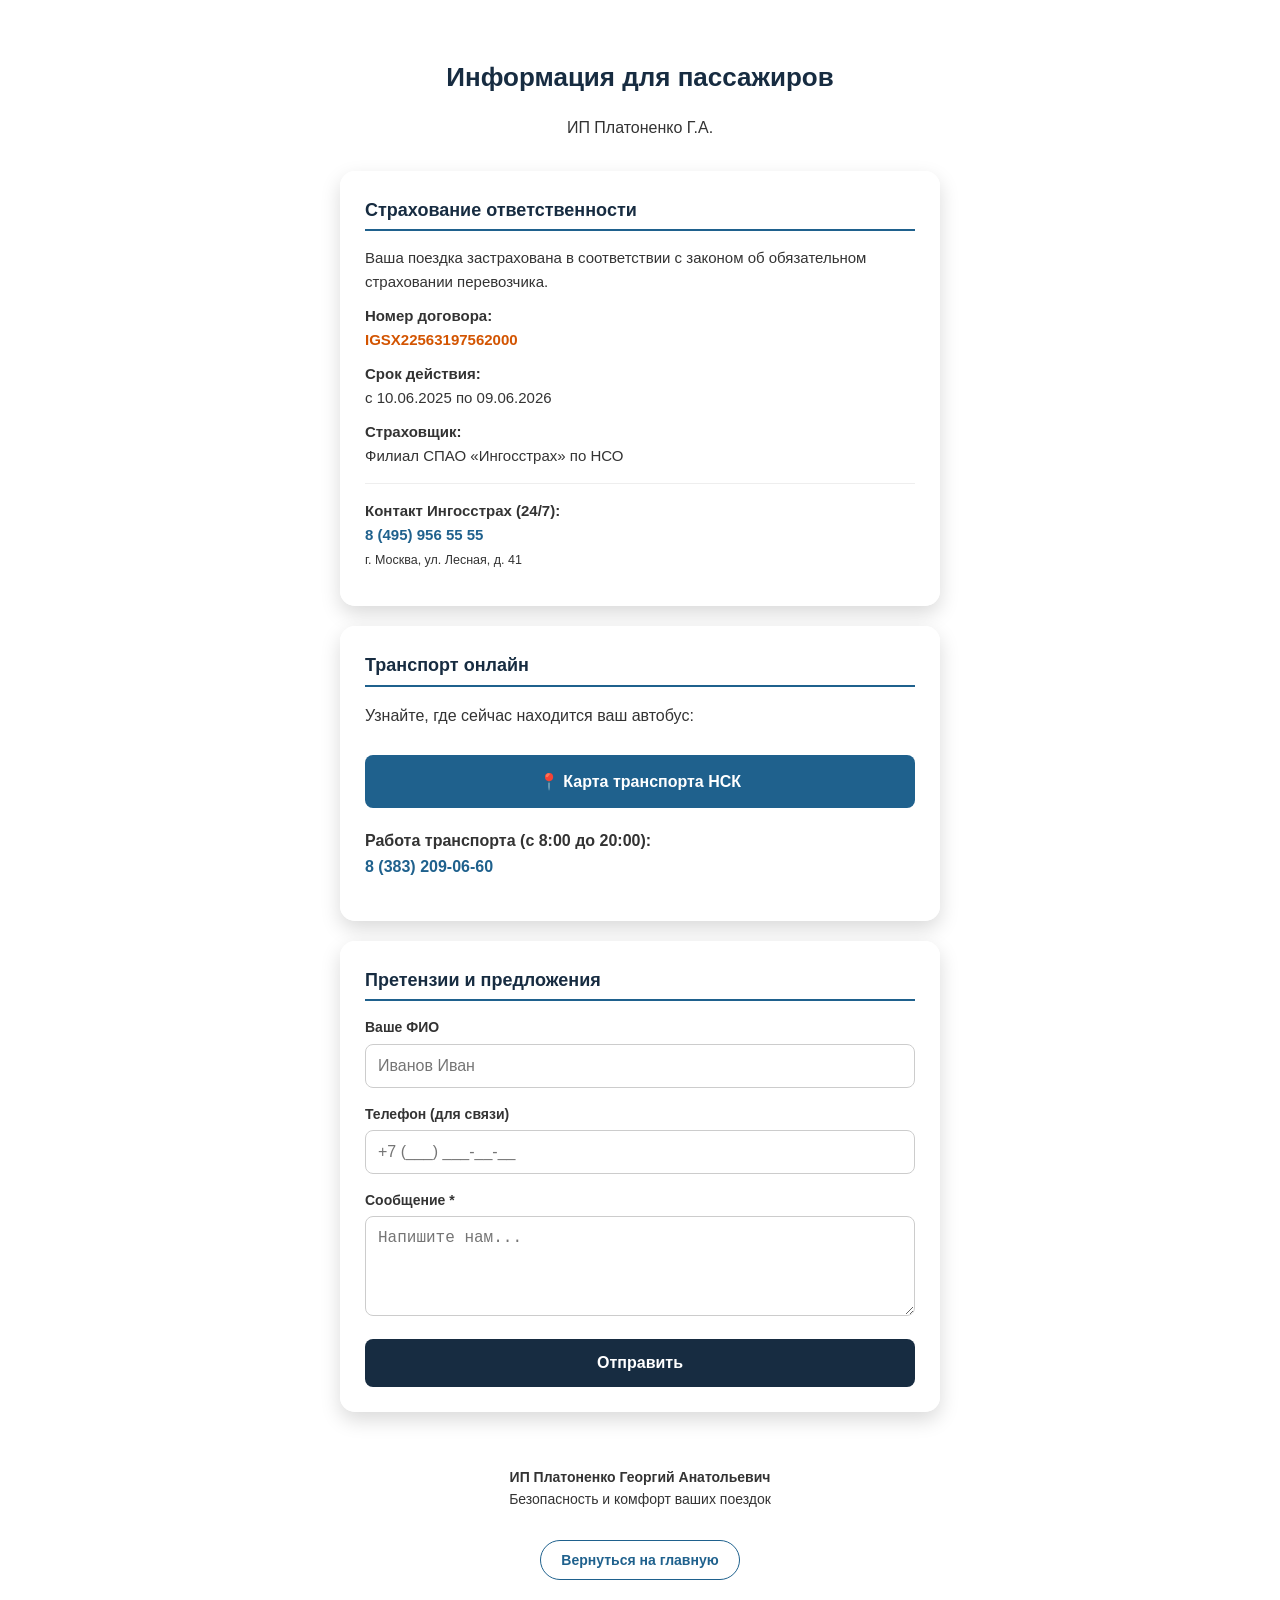
==== inform.html @ 35444a6d "Add files via upload" ====
<!DOCTYPE html>
<html lang="ru">
<head>
    <meta charset="UTF-8">
    <meta name="viewport" content="width=device-width, initial-scale=1.0">
    <title>Информация для пассажиров | ИП Платоненко Г.А.</title>
    
    <style>
        :root {
            --primary-color: #172c41;
            --accent-color: #1f618d;
            --text-color: #333;
            --white: rgba(255, 255, 255, 0.95); /* Немного прозрачности для карточек */
        }

        body {
            font-family: 'Segoe UI', Tahoma, Geneva, Verdana, sans-serif;
            line-height: 1.6;
            margin: 0;
            padding: 0;
            color: var(--text-color);
            min-height: 100vh;
            display: flex;
            flex-direction: column;
            position: relative;
        }

        /* Настройка фонового изображения */
        body::before {
            content: "";
            position: fixed; /* Фиксируем фон */
            top: 0;
            left: 0;
            width: 100%;
            height: 100%;
            /* ЗАМЕНИТЕ ССЫЛКУ НИЖЕ НА ВАШУ КАРТИНКУ */
            background-image: url('img/i\ \(1\).jfif'); 
            background-size: cover;
            background-position: center;
            opacity: 0.7; /* Степень прозрачности фона (0.1 - почти прозрачный, 0.9 - плотный) */
            z-index: -1; /* Отправляем на задний план */
        }

        .container {
            max-width: 600px;
            margin: 20px auto;
            padding: 20px;
            z-index: 1; /* Чтобы контент был выше фона */
        }

        header {
            text-align: center;
            margin-bottom: 30px;
            text-shadow: 1px 1px 2px white; /* Чтобы текст на фоне не терялся */
        }

        h1 { color: var(--primary-color); font-size: 26px; margin-bottom: 5px; }
        h2 { color: var(--primary-color); font-size: 18px; border-bottom: 2px solid var(--accent-color); padding-bottom: 5px; margin-top: 0; }

        .card {
            background: var(--white);
            padding: 25px;
            border-radius: 15px;
            box-shadow: 0 8px 20px rgba(0,0,0,0.15);
            margin-bottom: 20px;
            backdrop-filter: blur(5px); /* Эффект размытия под карточкой */
        }

        .insurance-info p { margin: 10px 0; font-size: 15px; }
        .important { font-weight: bold; color: #d35400; }

        .map-link {
            display: inline-block;
             background: var(--accent-color);
            color: white;
            padding: 14px 20px;
            text-decoration: none;
            border-radius: 8px;
            font-weight: bold;
            margin-top: 10px;
            text-align: center;
            width: 100%;
            box-sizing: border-box;
            transition: 0.3s;
        }
        .map-link:hover { background: #2980b9; }

        .form-group { margin-bottom: 15px; }
        label { display: block; margin-bottom: 5px; font-weight: bold; font-size: 14px; }
        input[type="text"], input[type="tel"], textarea {
            width: 100%;
            padding: 12px;
            border: 1px solid #ccc;
            border-radius: 8px;
            box-sizing: border-box;
            font-size: 16px;
            background: rgba(255,255,255,0.8);
        }
        textarea { height: 100px; }

        .submit-btn {
            background: var(--primary-color);
            color: white;
            border: none;
            padding: 15px 20px;
            border-radius: 8px;
            cursor: pointer;
            width: 100%;
            font-size: 16px;
            font-weight: bold;
            transition: 0.3s;
        }
        .submit-btn:hover { background: #1a252f; transform: translateY(-2px); }

        footer {
            text-align: center;
            margin-top: 20px;
            padding: 20px;
            font-size: 14px;
            background: rgba(255,255,255,0.7);
            border-radius: 10px;
        }

        .back-home {
            display: inline-block;
            margin-top: 15px;
            text-decoration: none;
            color: var(--accent-color);
            font-weight: bold;
            border: 1px solid var(--accent-color);
            padding: 8px 20px;
            border-radius: 20px;
            transition: 0.3s;
        }
        .back-home:hover { background: var(--accent-color); color: white; }

        .phone-link { color: var(--accent-color); text-decoration: none; font-weight: bold; }
    </style>
</head>
<body>

<div class="container">
    <header>
        <h1>Информация для пассажиров</h1>
        <p>ИП Платоненко Г.А.</p>
    </header>

    <!-- 1. Страхование -->
    <section class="card">
        <h2>Страхование ответственности</h2>
         <div class="insurance-info">
            <p>Ваша поездка застрахована в соответствии с законом об обязательном страховании перевозчика.</p>
            <p><strong>Номер договора:</strong><br><span class="important">IGSX22563197562000</span></p>
            <p><strong>Срок действия:</strong><br>с 10.06.2025 по 09.06.2026</p>
            <p><strong>Страховщик:</strong><br>Филиал СПАО «Ингосстрах» по НСО</p>
            <hr style="border: 0; border-top: 1px solid #eee; margin: 15px 0;">
            <p><strong>Контакт Ингосстрах (24/7):</strong><br>
                <a href="tel:84959565555" class="phone-link">8 (495) 956 55 55</a><br>
                <small>г. Москва, ул. Лесная, д. 41</small>
            </p>
        </div>
    </section>

    <!-- 2. Онлайн карта -->
    <section class="card">
        <h2>Транспорт онлайн</h2>
        <p>Узнайте, где сейчас находится ваш автобус:</p>
        <a href="http://nskgortrans.ru" target="_blank" class="map-link">📍 Карта транспорта НСК</a>
        
        <p style="margin-top: 20px;"><strong>Работа транспорта (с 8:00 до 20:00):</strong><br>
            <a href="tel:83832090660" class="phone-link">8 (383) 209-06-60</a>
        </p>
    </section>

    <!-- 3. Обратная связь -->
    <section class="card">
        <h2>Претензии и предложения</h2>
        <!-- Замените 'ВАШ_ID' на ID из Formspree -->
        <form action="https://formspree.io/f/ВАШ_ID" method="POST">
            <div class="form-group">
                <label>Ваше ФИО</label>
                <input type="text" name="fio" placeholder="Иванов Иван">
            </div>
            <div class="form-group">
                <label>Телефон (для связи)</label>
                <input type="tel" name="phone" placeholder="+7 (___) ___-__-__">
            </div>
            <div class="form-group">
                <label>Сообщение *</label>
                <textarea name="message" required placeholder="Напишите нам..."></textarea>
            </div>
            <button type="submit" class="submit-btn">Отправить</button>
        </form>
    </section>

    <footer>
        <p><strong>ИП Платоненко Георгий Анатольевич</strong><br>
        Безопасность и комфорт ваших поездок</p>
        
        <a href="index.html" class="back-home">Вернуться на главную</a>
    </footer>
</div>

</body>
</html>
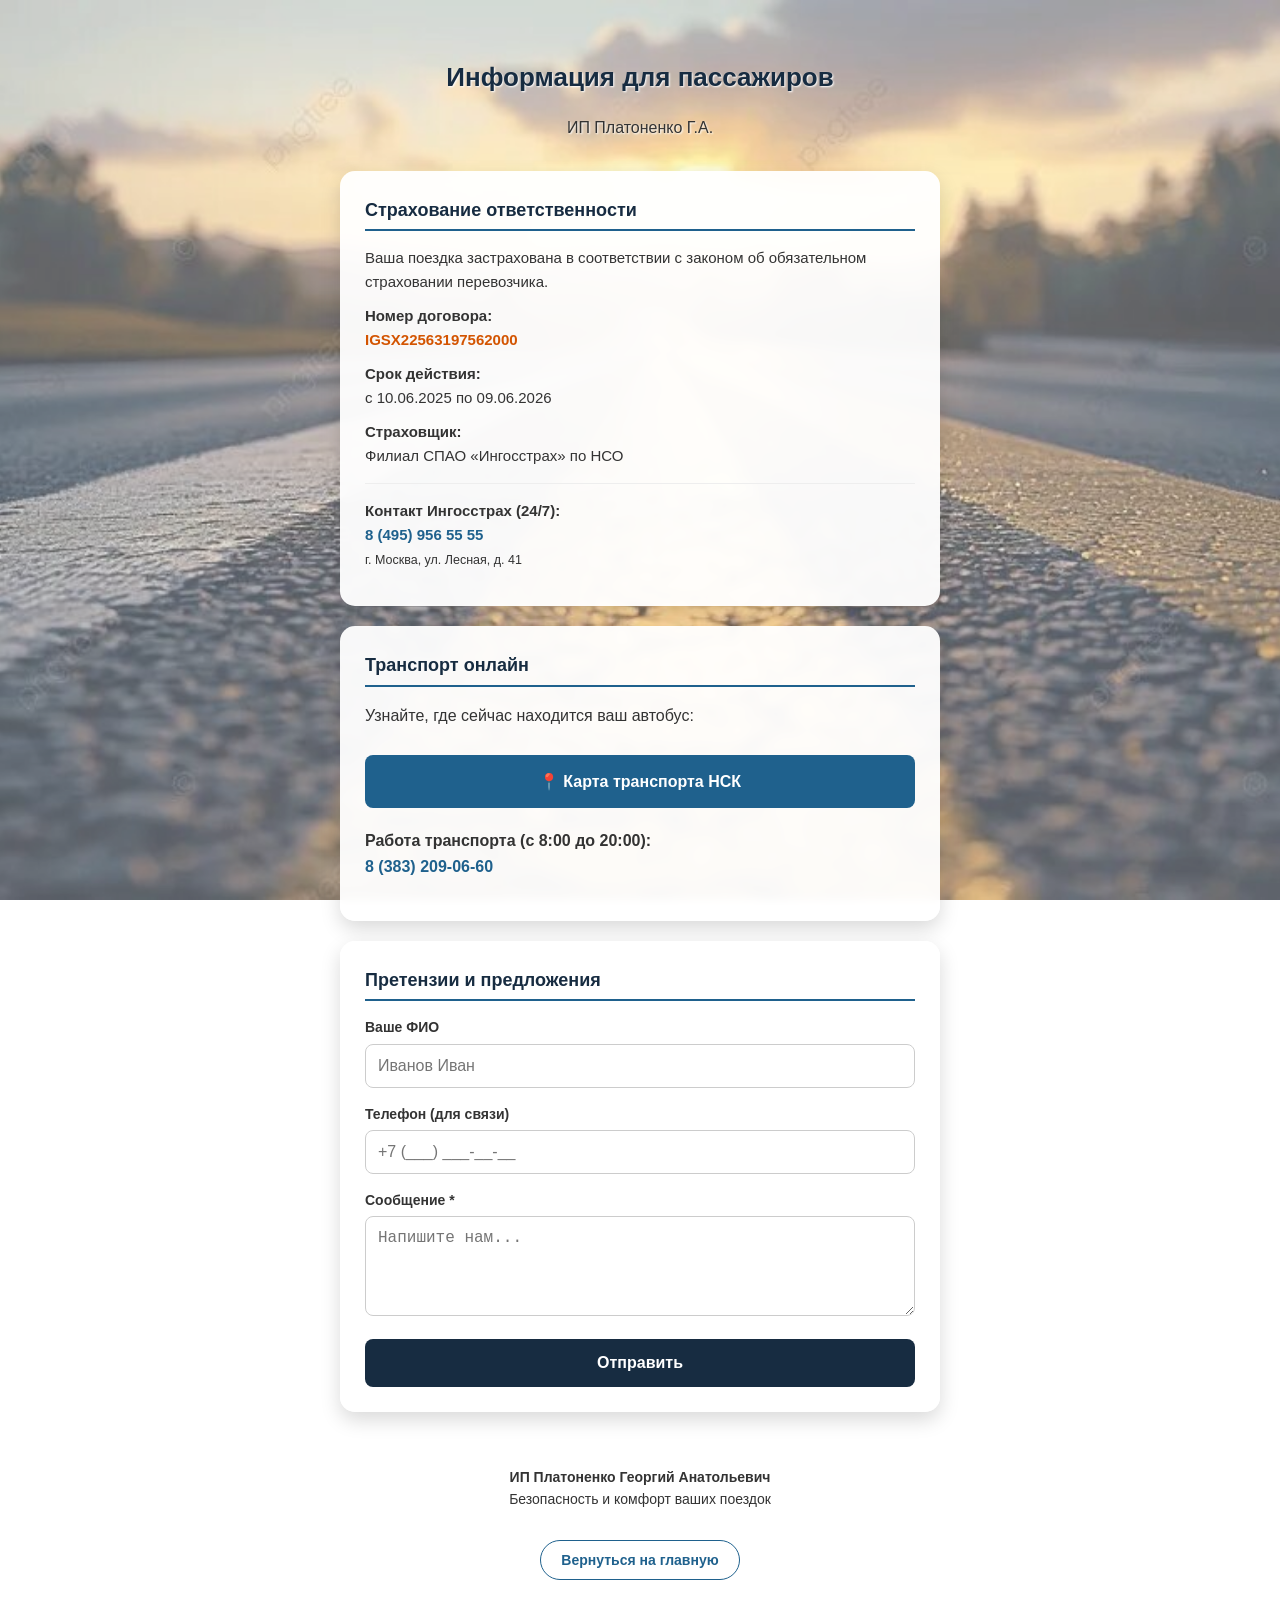
==== commit 748dbdc0: "t" ====
--- a/inform.html
+++ b/inform.html
@@ -176,7 +176,7 @@
     <section class="card">
         <h2>Претензии и предложения</h2>
         <!-- Замените 'ВАШ_ID' на ID из Formspree -->
-        <form action="https://formspree.io/f/ВАШ_ID" method="POST">
+        <form action="https://formspree.io/f/xjgzgdlr" method="POST">
             <div class="form-group">
                 <label>Ваше ФИО</label>
                 <input type="text" name="fio" placeholder="Иванов Иван">
@@ -202,4 +202,4 @@
 </div>
 
 </body>
-</html>+</html>
